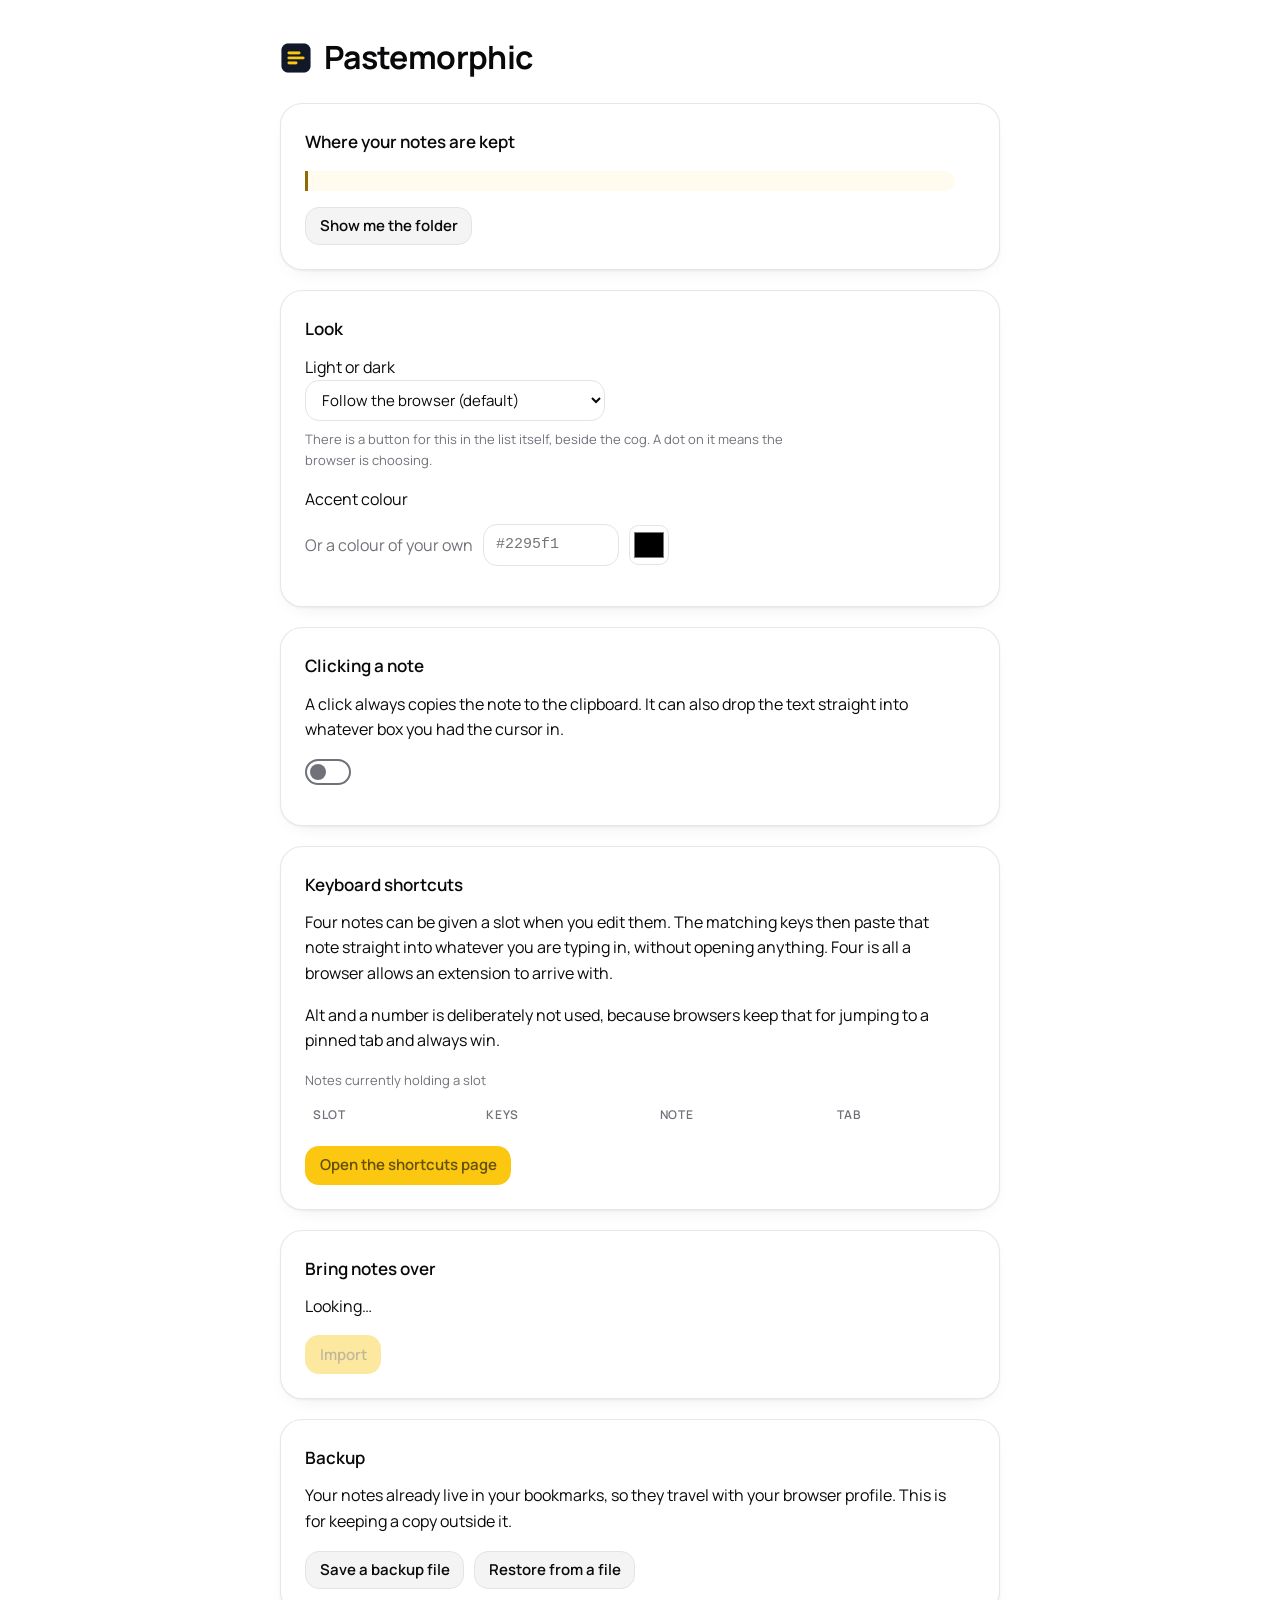
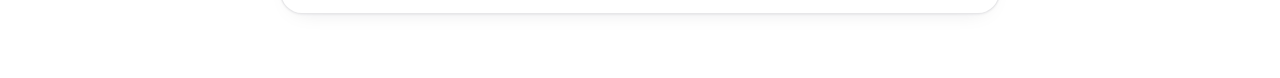
==== chrome/options.html @ 624278c0 "Lightmorphic Paste 1.0.0 A browser extension that keeps short pieces of text you paste often and put" ====
<!doctype html>
<html lang="en">
  <head>
    <meta charset="utf-8" />
    <title>Pastemorphic settings</title>
    <link rel="stylesheet" href="style.css" />
  </head>
  <body class="options">
    <div class="wrap">
      <h1><img class="logo" src="icons/icon-48.png" alt="" width="32" height="32" />Pastemorphic</h1>

      <section class="panel">
        <h2>Where your notes are kept</h2>
        <p id="whereHint"></p>
        <p class="warn" id="whereWarning"></p>
        <p class="field"><strong id="wherePath"></strong></p>
        <div class="actions">
          <button class="btn" id="btnOpenFolder">Show me the folder</button>
          <span class="note-msg" id="folderMsg"></span>
        </div>
      </section>

      <section class="panel">
        <h2>Look</h2>
        <div class="field">
          <label for="theme">Light or dark</label>
          <select class="input" id="theme" style="max-width:300px">
            <option value="system">Follow the browser (default)</option>
            <option value="light">Always light</option>
            <option value="dark">Always dark</option>
          </select>
          <p class="hint" style="margin-top:0.5rem">There is a button for this in the
            list itself, beside the cog. A dot on it means the browser is choosing.</p>
        </div>
        <div class="field">
          <label>Accent colour</label>
          <div class="swatches" id="swatches"></div>
          <div class="custom-accent">
            <label for="accentHex">Or a colour of your own</label>
            <input class="input" id="accentHex" placeholder="#2295f1" spellcheck="false"
              autocomplete="off" maxlength="7" />
            <input type="color" id="accentPick" aria-label="Pick a colour" />
          </div>
          <span class="note-msg" id="accentMsg"></span>
        </div>
      </section>

      <section class="panel">
        <h2>Clicking a note</h2>
        <p>A click always copies the note to the clipboard. It can also drop the text
          straight into whatever box you had the cursor in.</p>
        <div class="toggle-row">
          <button class="toggle" id="clickPastes" type="button" role="switch"
            aria-checked="false"><span class="knob"></span></button>
          <label for="clickPastes" id="clickPastesLabel"></label>
        </div>
        <p class="hint" id="clickPastesHint"></p>
      </section>

      <section class="panel">
        <h2>Keyboard shortcuts</h2>
        <p>Four notes can be given a slot when you edit them. The matching keys then
          paste that note straight into whatever you are typing in, without opening
          anything. Four is all a browser allows an extension to arrive with.</p>
        <p>Alt and a number is deliberately not used, because browsers keep that for
          jumping to a pinned tab and always win.</p>
        <p id="slotSetupHint"></p>
        <table>
          <caption>Notes currently holding a slot</caption>
          <thead>
            <tr><th scope="col">Slot</th><th scope="col">Keys</th><th scope="col">Note</th><th scope="col">Tab</th></tr>
          </thead>
          <tbody id="slotRows"></tbody>
        </table>
        <div class="actions" style="margin-top:1rem">
          <button class="btn primary" id="btnShortcuts">Open the shortcuts page</button>
          <span class="hint" id="shortcutHint"></span>
        </div>
      </section>

      <section class="panel">
        <h2>Bring notes over</h2>
        <p id="importState">Looking…</p>
        <div class="actions">
          <button class="btn primary" id="btnImport" disabled>Import</button>
          <span class="note-msg" id="importMsg"></span>
        </div>
      </section>

      <section class="panel">
        <h2>Backup</h2>
        <p>Your notes already live in your bookmarks, so they travel with your browser
          profile. This is for keeping a copy outside it.</p>
        <div class="actions">
          <button class="btn" id="btnExport">Save a backup file</button>
          <button class="btn" id="btnPickFile">Restore from a file</button>
          <input type="file" id="file" accept="application/json,.json" hidden />
          <span class="note-msg" id="backupMsg"></span>
        </div>
      </section>
    </div>

    <script src="lib/store.js"></script>
    <script src="options.js"></script>
  </body>
</html>
---- chrome/style.css ----
@font-face {
  font-family: 'Manrope';
  src: url('fonts/Manrope.woff2') format('woff2');
  font-weight: 200 800;
  font-display: swap;
}

:root {
  color-scheme: light dark;
  --bg: #ffffff;  --fg: #09090b;
  --panel: #ffffff;  --panel-border: rgba(24, 24, 40, 0.10);
  --border: #e4e4e7;  --muted: #f4f4f5;  --muted-fg: #71717a;
  --shadow-panel: 0 1px 2px rgba(24,24,40,.05), 0 8px 24px -16px rgba(24,24,40,.18);

  --brand-navy: #111827;
  --link: #1b74bc;
  --danger: #cc372d;   --danger-bg: #fef2f1;
  --success: #38813a;  --success-bg: #f2f9f3;
  --warning: #8f6c03;  --warning-bg: #fffbee;
  --info: #1b74bc;     --info-bg: #f0f8fe;

  --radius: 0.875rem;
  --panel-radius: 1.375rem;

  --on-accent: #645007;
  --accent: var(--accent-light, #fbc711);
  --accent-hover: var(--accent-hover-light, #ddaf0f);
  --accent-container: var(--accent-container-light, #fff8e2);
  --on-accent-container: var(--on-accent-container-light, #5f4c06);
}

@media (prefers-color-scheme: dark) {
  :root:not([data-theme="light"]) {
    --bg: #09090b;  --fg: #fafafa;
    --panel: #1b1d29;  --panel-border: rgba(255,255,255,.09);
    --border: #27272a;  --muted: #1c1c1f;  --muted-fg: #a1a1aa;
    --shadow-panel: 0 1px 2px rgba(0,0,0,.35), 0 8px 24px -16px rgba(0,0,0,.6);
    --link: #2295f1;
    --danger: #f34236;   --danger-bg: #350f0c;
    --success: #4bae4f;  --success-bg: #102611;
    --warning: #ffc006;  --warning-bg: #382a01;
    --info: #2295f1;     --info-bg: #072135;
    --accent: var(--accent-dark, #fbc711);
    --accent-hover: var(--accent-hover-dark, #ddaf0f);
    --accent-container: var(--accent-container-dark, #4b3c05);
    --on-accent-container: var(--on-accent-container-dark, #fde694);
  }
}

:root[data-theme="dark"] {
  --bg: #09090b;  --fg: #fafafa;
  --panel: #1b1d29;  --panel-border: rgba(255,255,255,.09);
  --border: #27272a;  --muted: #1c1c1f;  --muted-fg: #a1a1aa;
  --shadow-panel: 0 1px 2px rgba(0,0,0,.35), 0 8px 24px -16px rgba(0,0,0,.6);
  --link: #2295f1;
  --danger: #f34236;   --danger-bg: #350f0c;
  --success: #4bae4f;  --success-bg: #102611;
  --warning: #ffc006;  --warning-bg: #382a01;
  --info: #2295f1;     --info-bg: #072135;
  --accent: var(--accent-dark, #fbc711);
  --accent-hover: var(--accent-hover-dark, #ddaf0f);
  --accent-container: var(--accent-container-dark, #4b3c05);
  --on-accent-container: var(--on-accent-container-dark, #fde694);
}

/* ---- the eleven named accents; brand yellow is the default above, and a
       colour of your own is applied as inline variables ------------------ */

:root[data-accent="red"] {
  --accent-light: #f34236; --accent-hover-light: #d63a30;
  --accent-container-light: #fee8e7; --on-accent-container-light: #5c1915;
  --accent-dark: #f34236; --accent-hover-dark: #f4594e;
  --accent-container-dark: #491410; --on-accent-container-dark: #faaaa5;
  --on-accent: #350f0c;
}
:root[data-accent="pink"] {
  --accent-light: #e8207e; --accent-hover-light: #cc1c6f;
  --accent-container-light: #fce4f0; --on-accent-container-light: #580c30;
  --accent-dark: #e8207e; --accent-hover-dark: #eb3b8d;
  --accent-container-dark: #460a26; --on-accent-container-dark: #f59bc5;
  --on-accent: #1e0410;
}
:root[data-accent="purple"] {
  --accent-light: #9b26ae; --accent-hover-light: #882199;
  --accent-container-light: #f3e5f5; --on-accent-container-light: #3b0e42;
  --accent-dark: #b763c5; --accent-hover-dark: #c076cc;
  --accent-container-dark: #46114e; --on-accent-container-dark: #d29ddb;
  --on-accent: #ffffff;
}
:root[data-accent="indigo"] {
  --accent-light: #3d51b4; --accent-hover-light: #36479e;
  --accent-container-light: #e8eaf6; --on-accent-container-light: #171f44;
  --accent-dark: #7382c9; --accent-hover-dark: #8491cf;
  --accent-container-dark: #1b2451; --on-accent-container-dark: #a8b1dd;
  --on-accent: #ffffff;
}
:root[data-accent="blue"] {
  --accent-light: #2295f1; --accent-hover-light: #1e83d4;
  --accent-container-light: #e4f2fd; --on-accent-container-light: #0d395c;
  --accent-dark: #2295f1; --accent-hover-dark: #3da2f3;
  --accent-container-dark: #0a2d48; --on-accent-container-dark: #9ccff9;
  --on-accent: #0a2a43;
}
:root[data-accent="cyan"] {
  --accent-light: #00bcd3; --accent-hover-light: #00a5ba;
  --accent-container-light: #e0f7fa; --on-accent-container-light: #004750;
  --accent-dark: #00bcd3; --accent-hover-dark: #00a9be;
  --accent-container-dark: #00383f; --on-accent-container-dark: #8ce1eb;
  --on-accent: #00464e;
}
:root[data-accent="teal"] {
  --accent-light: #019587; --accent-hover-light: #018377;
  --accent-container-light: #e1f2f1; --on-accent-container-light: #003933;
  --accent-dark: #019587; --accent-hover-dark: #1fa295;
  --accent-container-dark: #002d29; --on-accent-container-dark: #8dcfc9;
  --on-accent: #00211e;
}
:root[data-accent="green"] {
  --accent-light: #4bae4f; --accent-hover-light: #429946;
  --accent-container-light: #e9f5ea; --on-accent-container-light: #1c421e;
  --accent-dark: #4bae4f; --accent-hover-dark: #61b864;
  --accent-container-dark: #173418; --on-accent-container-dark: #aedbb0;
  --on-accent: #173618;
}
:root[data-accent="orange"] {
  --accent-light: #fe9700; --accent-hover-light: #e08500;
  --accent-container-light: #fff3e0; --on-accent-container-light: #613900;
  --accent-dark: #fe9700; --accent-hover-dark: #e58800;
  --accent-container-dark: #4c2d00; --on-accent-container-dark: #ffd08c;
  --on-accent: #5e3800;
}
:root[data-accent="brown"] {
  --accent-light: #795649; --accent-hover-light: #6a4c40;
  --accent-container-light: #efebe9; --on-accent-container-light: #2e211c;
  --accent-dark: #9f857c; --accent-hover-dark: #aa948c;
  --accent-container-dark: #362721; --on-accent-container-dark: #c3b3ad;
  --on-accent: #ffffff;
}
:root[data-accent="grey"] {
  --accent-light: #9e9d9e; --accent-hover-light: #8b8a8b;
  --accent-container-light: #f3f3f3; --on-accent-container-light: #3c3c3c;
  --accent-dark: #9e9d9e; --accent-hover-dark: #aaa9aa;
  --accent-container-dark: #2f2f2f; --on-accent-container-dark: #d3d3d3;
  --on-accent: #363536;
}

/* ---- shared ------------------------------------------------------------- */

* { box-sizing: border-box; }

body {
  margin: 0;
  background: var(--bg);
  color: var(--fg);
  font-family: 'Manrope', system-ui, -apple-system, sans-serif;
  font-size: 1rem;
  line-height: 1.6;
}

button, input, select, textarea {
  font: inherit;
  color: inherit;
}

button { cursor: pointer; }

:where(button, input, select, textarea, [tabindex]):focus-visible {
  outline: 2px solid var(--accent);
  outline-offset: 2px;
}

.btn {
  border: 1px solid var(--border);
  background: var(--muted);
  border-radius: var(--radius);
  padding: 0.4rem 0.85rem;
  font-size: 0.9375rem;
  font-weight: 600;
}
.btn:hover { border-color: var(--muted-fg); }

.btn.primary {
  background: var(--accent);
  color: var(--on-accent);
  border-color: transparent;
}
.btn.primary:hover { background: var(--accent-hover); }

.btn.danger { color: var(--danger); border-color: var(--danger); background: var(--danger-bg); }
.btn.armed { background: var(--danger); color: #fff; border-color: var(--danger); }

.input {
  display: block;
  width: 100%;
  background: var(--panel);
  border: 1px solid var(--border);
  border-radius: var(--radius);
  padding: 0.5rem 0.75rem;
  font-size: 0.9375rem;
}

.icon-btn {
  display: grid;
  place-items: center;
  width: 30px;
  height: 30px;
  padding: 0;
  border: none;
  border-radius: 9px;
  background: transparent;
  color: var(--muted-fg);
  flex: none;
}
.icon-btn:hover { background: var(--muted); color: var(--fg); }
.icon-btn svg { width: 17px; height: 17px; display: block; }
.icon-btn.armed { background: var(--danger); color: #fff; }

.hint { font-size: 0.8125rem; color: var(--muted-fg); }

/* ---- popup -------------------------------------------------------------- */

body.popup { width: 400px; height: 540px; display: flex; flex-direction: column; position: relative; }

.bar {
  display: flex;
  align-items: center;
  gap: 6px;
  padding: 10px 10px 8px;
  border-bottom: 1px solid var(--border);
  flex: none;
}

/* Tabs wrap onto as many lines as they need rather than scrolling sideways.
   A sideways strip needs a gesture most people never find, and a tab pushed off
   the left edge may as well not exist. */
.tabs {
  display: flex;
  flex-wrap: wrap;
  gap: 4px;
  max-height: 4.05rem;          /* exactly two rows of tabs, never a third */
  overflow-y: auto;
  scrollbar-width: thin;
  flex: 1 1 auto;
  min-width: 0;
}

.tab {
  flex: none;
  border: 1px solid transparent;
  background: transparent;
  color: var(--muted-fg);
  border-radius: 999px;
  padding: 3px 11px;
  font-size: 0.875rem;
  font-weight: 600;
  white-space: nowrap;
}
.tab:hover { background: var(--muted); color: var(--fg); }
.tab[aria-selected="true"] {
  background: var(--accent-container);
  color: var(--on-accent-container);
  border-color: var(--accent);
}

.searchwrap { padding: 8px 12px 0; flex: none; }

.list {
  flex: 1 1 auto;
  overflow-y: auto;
  padding: 8px 10px 10px;
  display: flex;
  flex-direction: column;
  gap: 4px;
}

.note {
  display: flex;
  align-items: stretch;
  gap: 2px;
  border: 1px solid transparent;
  border-radius: var(--radius);
  background: var(--panel);
}
.note:hover { border-color: var(--panel-border); background: var(--muted); }
.note.dragging { opacity: 0.4; }
.note.dropbefore { box-shadow: 0 -2px 0 0 var(--accent); }
.note.dropafter { box-shadow: 0 2px 0 0 var(--accent); }

.grip {
  width: 16px;
  display: grid;
  place-items: center;
  color: transparent;
  cursor: grab;
  flex: none;
}
.note:hover .grip { color: var(--muted-fg); }

.note-main {
  flex: 1 1 auto;
  min-width: 0;
  text-align: left;
  background: none;
  border: none;
  padding: 8px 4px;
  display: block;
}
.note-title {
  display: block;
  font-size: 0.9375rem;
  font-weight: 600;
  white-space: nowrap;
  overflow: hidden;
  text-overflow: ellipsis;
}
.note-preview {
  display: block;
  font-size: 0.8125rem;
  color: var(--muted-fg);
  white-space: nowrap;
  overflow: hidden;
  text-overflow: ellipsis;
  line-height: 1.35;
}

.slot {
  align-self: center;
  flex: none;
  font-size: 0.6875rem;
  font-weight: 700;
  letter-spacing: 0.02em;
  padding: 1px 7px;
  border-radius: 999px;
  background: var(--accent-container);
  color: var(--on-accent-container);
}

.acts { display: flex; align-items: center; gap: 0; flex: none; visibility: hidden; }
.note:hover .acts, .note:focus-within .acts { visibility: visible; }

.empty {
  margin: auto;
  text-align: center;
  color: var(--muted-fg);
  font-size: 0.9375rem;
  padding: 0 24px;
}

footer.bar {
  border-bottom: none;
  border-top: 1px solid var(--border);
  padding: 8px 10px;
}
/* Messages float over the bottom of the list now that there is no footer. */
.toast {
  /* left/right rather than a 50% offset, or the box can only use the half of
     the window to the right of its own left edge and wraps far too early */
  position: absolute;
  left: 12px;
  right: 12px;
  bottom: 12px;
  margin: 0 auto;
  width: fit-content;
  max-width: 100%;
  text-align: center;
  z-index: 4;
  padding: 0.4rem 0.8rem;
  border-radius: 999px;
  background: var(--fg);
  color: var(--bg);
  font-size: 0.8125rem;
  font-weight: 600;
  box-shadow: var(--shadow-panel);
  pointer-events: none;
}
.toast[hidden] { display: none; }
.toast.good { background: var(--success); color: #fff; }

/* the one filled, coloured button: adding a note */
.round-btn {
  flex: none;
  width: 30px;
  height: 30px;
  padding: 0;
  border: none;
  border-radius: 50%;
  background: var(--accent);
  color: var(--on-accent);
  cursor: pointer;
  display: grid;
  place-items: center;
}
.round-btn:hover { background: var(--accent-hover); }
.round-btn svg { width: 17px; height: 17px; display: block; }
.round-btn:focus-visible { outline: 2px solid var(--fg); outline-offset: 2px; }

/* ---- editor sheet ------------------------------------------------------- */

.sheet {
  position: absolute;
  inset: 0;
  background: var(--bg);
  display: flex;
  flex-direction: column;
  padding: 12px;
  gap: 10px;
}
.sheet[hidden] { display: none; }
.sheet h2 { margin: 0; font-size: 1.0625rem; font-weight: 600; }
.sheet label { font-size: 0.9375rem; font-weight: 600; display: block; margin-bottom: 4px; }
.sheet textarea { flex: 1 1 auto; min-height: 140px; resize: none; line-height: 1.5; }
.row { display: flex; gap: 10px; }
.row > * { flex: 1 1 0; min-width: 0; }
.sheet-actions { display: flex; gap: 8px; align-items: center; }
/* pushes whatever follows it over to the right, wherever it is used */
.spacer { flex: 1 1 auto; }

/* ---- options page ------------------------------------------------------- */

body.options { padding: 32px 20px 64px; }
.wrap { max-width: 720px; margin: 0 auto; display: flex; flex-direction: column; gap: 20px; }
h1 {
  font-size: 2rem;
  font-weight: 700;
  letter-spacing: -0.02em;
  margin: 0;
  display: flex;
  align-items: center;
  gap: 12px;
}
/* scoped to the heading so it wins wherever .logo lands in this file */
h1 .logo { width: 32px; height: 32px; margin-right: 0; }
.panel {
  background: var(--panel);
  border: 1px solid var(--panel-border);
  border-radius: var(--panel-radius);
  box-shadow: var(--shadow-panel);
  padding: 1.5rem;
}
.panel h2 { font-size: 1.0625rem; font-weight: 600; margin: 0 0 0.75rem; }
.panel p { margin: 0 0 1rem; max-width: 65ch; }

.swatches { display: flex; flex-wrap: wrap; gap: 8px; }
.swatch {
  width: 34px; height: 34px; border-radius: 10px;
  border: 2px solid transparent; padding: 0;
  position: relative;
}
.swatch[aria-pressed="true"] { border-color: var(--fg); }
.swatch span {
  position: absolute; inset: 0; display: grid; place-items: center;
  color: #fff; font-weight: 800; font-size: 0.9rem;
  text-shadow: 0 0 3px rgba(0,0,0,.6);
}
.swatch[aria-pressed="false"] span { display: none; }

.field { margin-bottom: 1rem; }
.actions { display: flex; gap: 10px; flex-wrap: wrap; align-items: center; }
.note-msg { font-size: 0.9375rem; }
.note-msg.good { color: var(--success); }
.note-msg.bad { color: var(--danger); }

table { width: 100%; border-collapse: collapse; font-size: 0.9375rem; }
caption { text-align: left; font-size: 0.8125rem; color: var(--muted-fg); margin-bottom: 0.5rem; }
th { text-align: left; font-size: 0.75rem; font-weight: 600; text-transform: uppercase; letter-spacing: 0.05em; color: var(--muted-fg); padding: 6px 8px; }
td { padding: 6px 8px; border-top: 1px solid var(--border); }

body.popup { position: relative; }

/* a slot whose keys the browser has not been given yet */
.slot.unset {
  background: transparent;
  color: var(--muted-fg);
  border: 1px dashed var(--border);
  padding: 0 6px;
}

/* the light/dark button, when the browser is the one choosing */
#btnTheme { position: relative; }
#btnTheme.auto::after {
  content: '';
  position: absolute;
  right: 4px;
  bottom: 4px;
  width: 5px;
  height: 5px;
  border-radius: 50%;
  background: var(--accent);
}

/* tab strip: scrolls when there are more than fit, with a fade at whichever
   end still has tabs beyond it */
.tabwrap {
  position: relative;
  flex: 1 1 auto;
  min-width: 0;
}
.tabwrap::before,
.tabwrap::after {
  content: '';
  position: absolute;
  left: 0;
  right: 0;
  height: 18px;
  pointer-events: none;
  opacity: 0;
  transition: opacity 0.15s;
}
.tabwrap::before {
  top: 0;
  background: linear-gradient(to bottom, var(--bg), transparent);
}
.tabwrap::after {
  bottom: 0;
  background: linear-gradient(to top, var(--bg), transparent);
}
.tabwrap.more-above::before,
.tabwrap.more-below::after { opacity: 1; }

/* Seven letters is the cap, and 100px holds seven of almost any letter. Three
   of these fit across the strip, so two rows hold the six tabs allowed. Wider
   names from an older version are trimmed with an ellipsis. */
.tab {
  max-width: 100px;
  overflow: hidden;
  text-overflow: ellipsis;
}

/* the line between the two groups of buttons in the header */
.divider {
  flex: none;
  width: 1px;
  height: 20px;
  margin: 0 3px;
  background: var(--border);
}
.icon-btn:disabled { opacity: 0.35; cursor: default; }

/* two rows: the app and its settings above, the tabs on their own line, so a
   handful of tabs is readable rather than a 200px smear */
.bar-top { padding-bottom: 6px; border-bottom: none; }
.bar-tabs { padding-top: 0; padding-bottom: 6px; align-items: flex-start; }

.logo {
  flex: none;
  width: 20px;
  height: 20px;
  display: block;
  margin-right: -2px;
}

.wordmark {
  font-weight: 700;
  font-size: 0.9375rem;
  letter-spacing: -0.01em;
  color: var(--fg);
}
.btn:disabled { opacity: 0.4; cursor: default; }

/* a colour of your own, beside the twelve */
.custom-accent {
  display: flex;
  align-items: center;
  gap: 10px;
  margin-top: 0.75rem;
  flex-wrap: wrap;
}
.custom-accent label {
  font-weight: 400;
  color: var(--muted-fg);
  margin: 0;
}
.custom-accent .input {
  width: 8.5rem;
  font-family: ui-monospace, SFMono-Regular, Menlo, monospace;
}
#accentPick {
  width: 2.5rem;
  height: 2.5rem;
  padding: 2px;
  border: 1px solid var(--border);
  border-radius: 0.6rem;
  background: var(--panel);
  cursor: pointer;
}

/* the custom swatch is empty until a colour is set, so show it as an outline */
.swatch-custom {
  border: 1px dashed var(--border);
  background-image:
    linear-gradient(45deg, var(--muted) 25%, transparent 25%, transparent 75%, var(--muted) 75%),
    linear-gradient(45deg, var(--muted) 25%, transparent 25%, transparent 75%, var(--muted) 75%);
  background-size: 10px 10px;
  background-position: 0 0, 5px 5px;
}

/* on/off switch, used for the copy-and-paste setting */
.toggle-row {
  display: flex;
  align-items: center;
  gap: 12px;
}
.toggle-row label {
  font-weight: 400;
  margin: 0;
  cursor: pointer;
}
/* Off, this has to read clearly against the panel behind it, so the outline and
   the knob both use the muted text colour rather than a panel-coloured fill. */
.toggle {
  flex: none;
  width: 46px;
  height: 26px;
  padding: 0;
  border: 2px solid var(--muted-fg);
  border-radius: 999px;
  background: transparent;
  cursor: pointer;
  position: relative;
  transition: background 0.15s, border-color 0.15s;
}
.toggle .knob {
  position: absolute;
  top: 3px;
  left: 3px;
  width: 16px;
  height: 16px;
  border-radius: 50%;
  background: var(--muted-fg);
  transition: transform 0.15s, background 0.15s;
}
.toggle:hover { border-color: var(--fg); }
.toggle:hover .knob { background: var(--fg); }
.toggle[aria-checked="true"] {
  background: var(--accent);
  /* a slightly darker rim, so a pale accent still has an edge on white */
  border-color: var(--accent-hover);
}
.toggle[aria-checked="true"] .knob {
  transform: translateX(20px);
  background: var(--on-accent);
}
.toggle:focus-visible { outline: 2px solid var(--accent); outline-offset: 2px; }

/* a delete that has been asked once: the bin becomes a tick and turns red */
.icon-btn.danger { color: var(--danger); }
.icon-btn.danger:hover { background: var(--danger-bg); color: var(--danger); }
.icon-btn.armed,
.icon-btn.danger.armed {
  background: var(--danger);
  color: #fff;
}
.danger-text { color: var(--danger); font-weight: 600; }

/* small popover for renaming or deleting a tab, instead of a whole screen */
.popover-back {
  position: absolute;
  inset: 0;
  z-index: 5;
}
.popover-back[hidden] { display: none; }

.popover {
  position: absolute;
  z-index: 6;
  width: 244px;
  background: var(--panel);
  border: 1px solid var(--panel-border);
  border-radius: var(--radius);
  box-shadow: var(--shadow-panel);
  padding: 12px;
  display: flex;
  flex-direction: column;
  gap: 10px;
}
.popover[hidden] { display: none; }
.popover label { font-size: 0.875rem; font-weight: 600; display: block; }
.popover-row { display: flex; gap: 8px; align-items: center; }
.popover-row .input { flex: 1 1 auto; }
.icon-btn.ok { color: var(--on-accent); background: var(--accent); }
.icon-btn.ok:hover { background: var(--accent-hover); color: var(--on-accent); }

/* dragging a tab into a new position */
.tab.dragging { opacity: 0.4; }

/* the grip is the handle for dragging a note into a new position */
.grip.draghandle { cursor: grab; touch-action: none; }
.grip.draghandle:active { cursor: grabbing; }
.tab { touch-action: none; }
.note.dragging { opacity: 0.4; }

/* where the dragged thing will land: a plain line in the gap, in the text
   colour rather than the accent, so it reads as an insertion point */
.dropline {
  position: absolute;
  background: var(--fg);
  border-radius: 1px;
  pointer-events: none;
  z-index: 2;
}
.dropline[hidden] { display: none; }

.tabs { position: relative; }
.list { position: relative; }

/* the one-off notice shown on first use */
.sheet.notice { z-index: 8; gap: 12px; }
.sheet.notice p { margin: 0; font-size: 0.9375rem; line-height: 1.5; }
.sheet.notice strong { color: var(--fg); }

/* the standing reminder about bookmarks being readable */
.warn {
  border-left: 3px solid var(--warning);
  background: var(--warning-bg);
  padding: 0.6rem 0.8rem;
  border-radius: 0 var(--radius) var(--radius) 0;
}
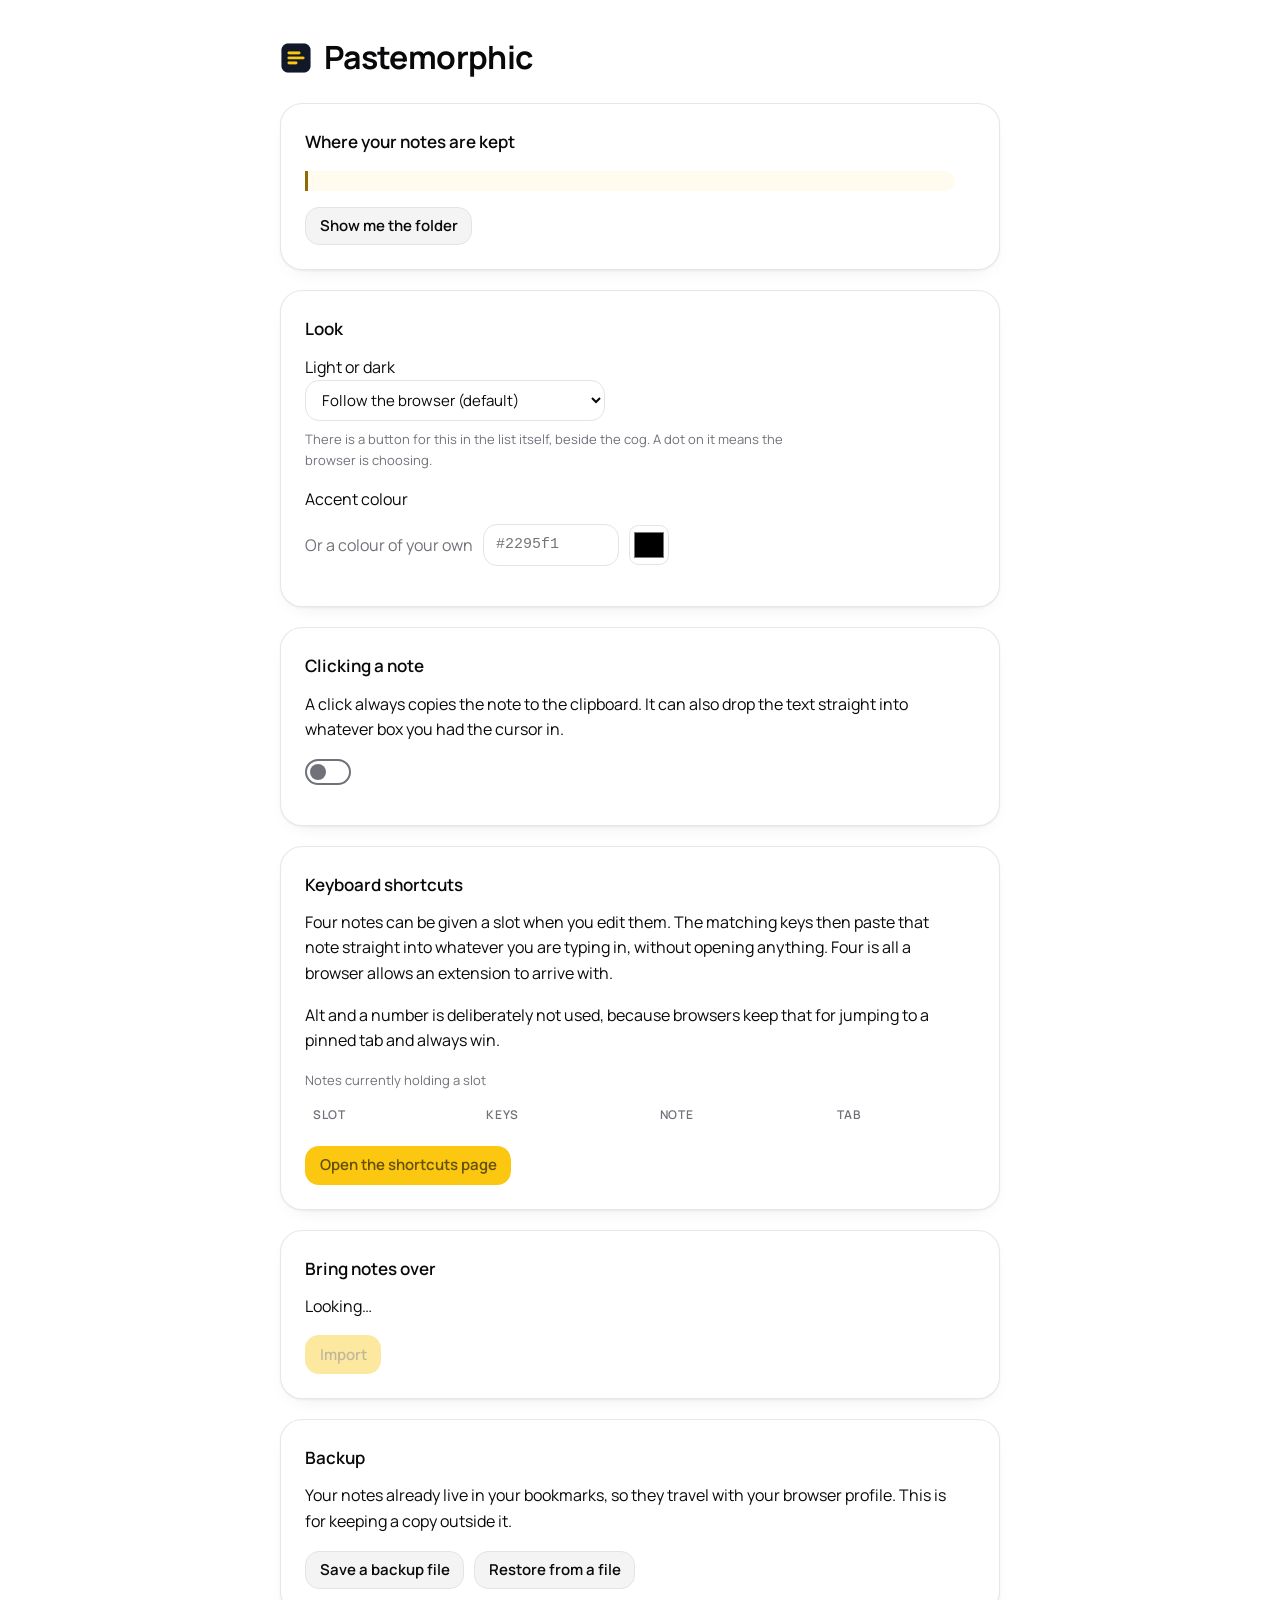
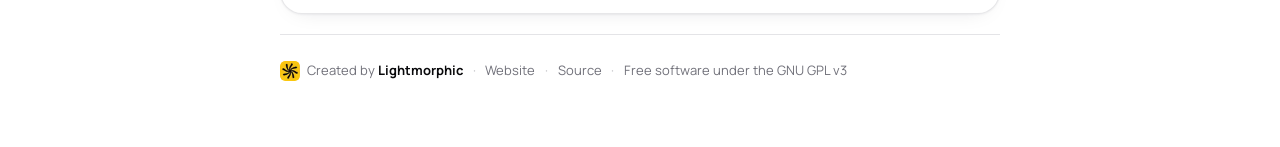
==== commit c4f20bb3: "Credit Lightmorphic at the foot of the settings page The mark, "Created by Lightmorphic" linking to " ====
--- a/chrome/options.html
+++ b/chrome/options.html
@@ -98,6 +98,19 @@
           <span class="note-msg" id="backupMsg"></span>
         </div>
       </section>
+
+      <footer class="made-by">
+        <a href="https://lightmorphic.com/" target="_blank" rel="noopener noreferrer">
+          <img src="icons/lightmorphic-64.png" alt="" width="20" height="20" />
+          <span>Created by <strong>Lightmorphic</strong></span>
+        </a>
+        <span class="made-by-sep">·</span>
+        <a href="https://pastemorphic.lightmorphic.com/" target="_blank" rel="noopener noreferrer">Website</a>
+        <span class="made-by-sep">·</span>
+        <a href="https://github.com/lightmorphic/pastemorphic" target="_blank" rel="noopener noreferrer">Source</a>
+        <span class="made-by-sep">·</span>
+        <span>Free software under the GNU GPL v3</span>
+      </footer>
     </div>
 
     <script src="lib/store.js"></script>
--- a/chrome/style.css
+++ b/chrome/style.css
@@ -1,3 +1,4 @@
+/* SPDX-License-Identifier: GPL-3.0-or-later */
 @font-face {
   font-family: 'Manrope';
   src: url('fonts/Manrope.woff2') format('woff2');
@@ -21,6 +22,9 @@
 
   --radius: 0.875rem;
   --panel-radius: 1.375rem;
+
+  --scroll: rgba(24, 24, 40, 0.22);
+  --scroll-over: rgba(24, 24, 40, 0.42);
 
   --on-accent: #645007;
   --accent: var(--accent-light, #fbc711);
@@ -36,6 +40,8 @@
     --border: #27272a;  --muted: #1c1c1f;  --muted-fg: #a1a1aa;
     --shadow-panel: 0 1px 2px rgba(0,0,0,.35), 0 8px 24px -16px rgba(0,0,0,.6);
     --link: #2295f1;
+    --scroll: rgba(255, 255, 255, 0.20);
+    --scroll-over: rgba(255, 255, 255, 0.38);
     --danger: #f34236;   --danger-bg: #350f0c;
     --success: #4bae4f;  --success-bg: #102611;
     --warning: #ffc006;  --warning-bg: #382a01;
@@ -61,6 +67,8 @@
   --accent-hover: var(--accent-hover-dark, #ddaf0f);
   --accent-container: var(--accent-container-dark, #4b3c05);
   --on-accent-container: var(--on-accent-container-dark, #fde694);
+  --scroll: rgba(255, 255, 255, 0.20);
+  --scroll-over: rgba(255, 255, 255, 0.38);
 }
 
 /* ---- the eleven named accents; brand yellow is the default above, and a
@@ -239,7 +247,6 @@
   gap: 4px;
   max-height: 4.05rem;          /* exactly two rows of tabs, never a third */
   overflow-y: auto;
-  scrollbar-width: thin;
   flex: 1 1 auto;
   min-width: 0;
 }
@@ -715,3 +722,66 @@
   padding: 0.6rem 0.8rem;
   border-radius: 0 var(--radius) var(--radius) 0;
 }
+
+
+/* ---- scrollbars --------------------------------------------------------- */
+
+/* Thin, no track, a rounded thumb held away from the edge so it reads as an
+   overlay rather than a gutter carved out of the panel. */
+* {
+  scrollbar-width: thin;
+  scrollbar-color: var(--scroll) transparent;
+}
+
+::-webkit-scrollbar {
+  width: 11px;
+  height: 11px;
+}
+::-webkit-scrollbar-track,
+::-webkit-scrollbar-corner {
+  background: transparent;
+}
+::-webkit-scrollbar-thumb {
+  background-color: var(--scroll);
+  border-radius: 999px;
+  /* a transparent border with background-clip is the only way to inset the
+     thumb; without it the bar touches both edges and looks like a trench */
+  border: 3px solid transparent;
+  background-clip: content-box;
+}
+::-webkit-scrollbar-thumb:hover {
+  background-color: var(--scroll-over);
+}
+::-webkit-scrollbar-button { display: none; }
+
+/* ---- who made it -------------------------------------------------------- */
+
+/* A quiet credit at the foot of the settings page. The mark is a bundled file,
+   never fetched from a server — the extension makes no network requests and
+   that must stay true. */
+.made-by {
+  display: flex;
+  align-items: center;
+  gap: 0.6rem;
+  flex-wrap: wrap;
+  padding-top: 1.4rem;
+  border-top: 1px solid var(--border);
+  font-size: 0.8125rem;
+  color: var(--muted-fg);
+}
+.made-by a {
+  display: inline-flex;
+  align-items: center;
+  gap: 0.45rem;
+  color: var(--muted-fg);
+  text-decoration: none;
+  border-radius: 6px;
+  padding: 0.15rem 0.3rem;
+  margin: 0 -0.3rem;
+  transition: color 0.14s ease, background-color 0.14s ease;
+}
+.made-by a:hover { color: var(--fg); background: var(--muted); }
+.made-by a:focus-visible { outline: 2px solid var(--accent); outline-offset: 2px; }
+.made-by img { border-radius: 5px; display: block; }
+.made-by strong { color: var(--fg); font-weight: 700; }
+.made-by-sep { opacity: 0.45; }
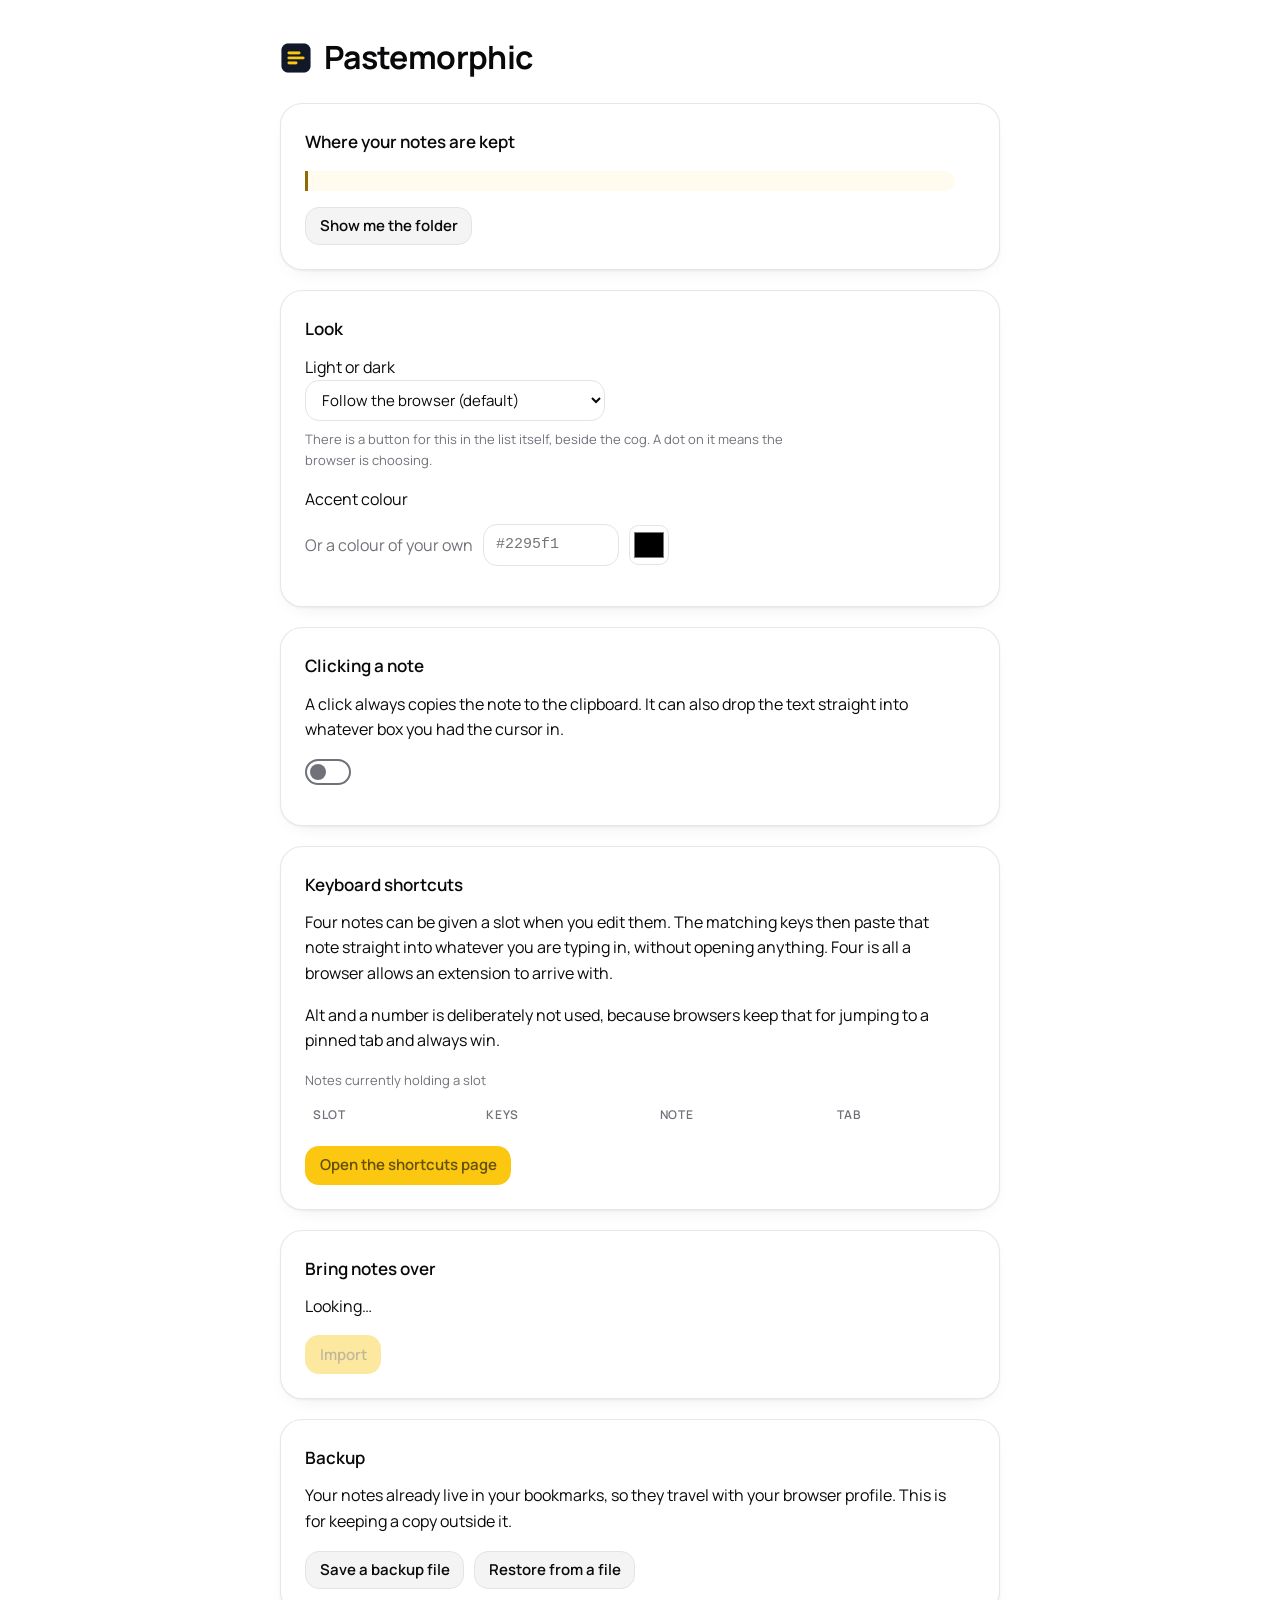
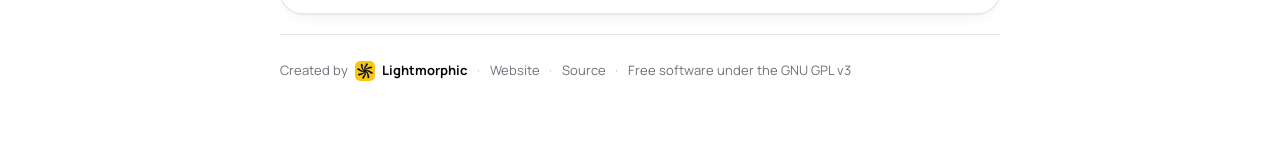
==== commit 52a8e2a7: "Credit reads "Created by [mark] Lightmorphic", and appears in the popup too The mark now sits betwee" ====
--- a/chrome/options.html
+++ b/chrome/options.html
@@ -101,8 +101,9 @@
 
       <footer class="made-by">
         <a href="https://lightmorphic.com/" target="_blank" rel="noopener noreferrer">
+          <span>Created by</span>
           <img src="icons/lightmorphic-64.png" alt="" width="20" height="20" />
-          <span>Created by <strong>Lightmorphic</strong></span>
+          <strong>Lightmorphic</strong>
         </a>
         <span class="made-by-sep">·</span>
         <a href="https://pastemorphic.lightmorphic.com/" target="_blank" rel="noopener noreferrer">Website</a>
--- a/chrome/style.css
+++ b/chrome/style.css
@@ -365,7 +365,7 @@
   position: absolute;
   left: 12px;
   right: 12px;
-  bottom: 12px;
+  bottom: 38px;                 /* clear of the credit row */
   margin: 0 auto;
   width: fit-content;
   max-width: 100%;
@@ -785,3 +785,28 @@
 .made-by img { border-radius: 5px; display: block; }
 .made-by strong { color: var(--fg); font-weight: 700; }
 .made-by-sep { opacity: 0.45; }
+
+/* the same credit in the popup, tucked into the bottom right and kept slim
+   so it costs the list as little height as possible */
+.by {
+  flex: none;
+  display: flex;
+  justify-content: flex-end;
+  padding: 3px 10px 5px;
+  border-top: 1px solid var(--border);
+}
+.by a {
+  display: inline-flex;
+  align-items: center;
+  gap: 0.3rem;
+  font-size: 0.6875rem;
+  color: var(--muted-fg);
+  text-decoration: none;
+  padding: 2px 5px;
+  border-radius: 6px;
+  transition: color 0.14s ease, background-color 0.14s ease;
+}
+.by a:hover { color: var(--fg); background: var(--muted); }
+.by a:focus-visible { outline: 2px solid var(--accent); outline-offset: 1px; }
+.by img { border-radius: 4px; display: block; }
+.by strong { font-weight: 700; color: var(--fg); }
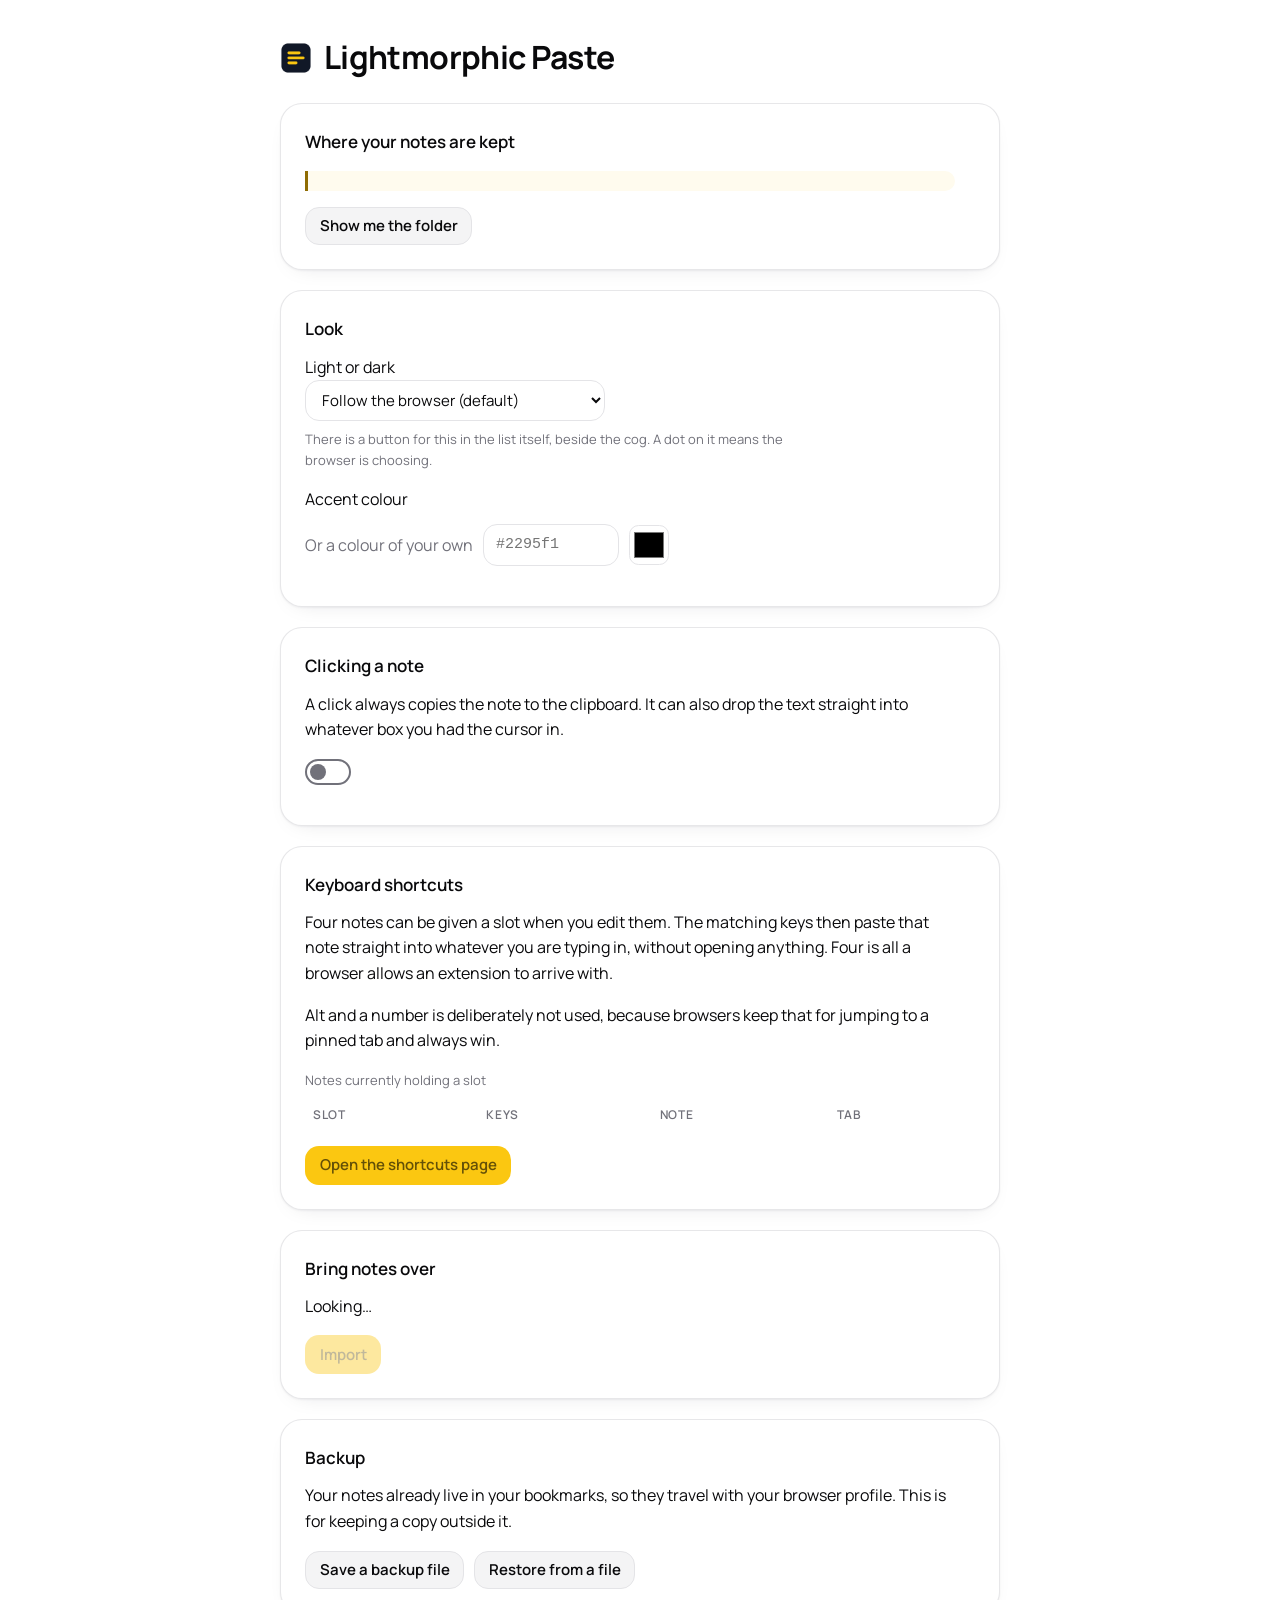
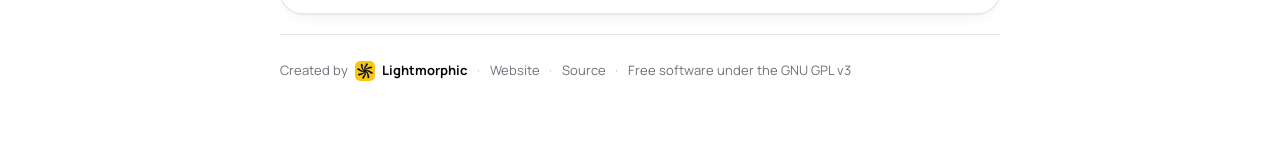
==== commit 12d82849: "Rebrand to Lightmorphic Paste The name is now Lightmorphic Paste. Everything now reads Lightmorphic " ====
--- a/chrome/options.html
+++ b/chrome/options.html
@@ -2,12 +2,12 @@
 <html lang="en">
   <head>
     <meta charset="utf-8" />
-    <title>Pastemorphic settings</title>
+    <title>Lightmorphic Paste settings</title>
     <link rel="stylesheet" href="style.css" />
   </head>
   <body class="options">
     <div class="wrap">
-      <h1><img class="logo" src="icons/icon-48.png" alt="" width="32" height="32" />Pastemorphic</h1>
+      <h1><img class="logo" src="icons/icon-48.png" alt="" width="32" height="32" />Lightmorphic Paste</h1>
 
       <section class="panel">
         <h2>Where your notes are kept</h2>
@@ -100,15 +100,18 @@
       </section>
 
       <footer class="made-by">
-        <a href="https://lightmorphic.com/" target="_blank" rel="noopener noreferrer">
+        <a href="https://lightmorphic.com/" target="_blank" rel="noopener noreferrer"
+           title="Visit lightmorphic.com">
           <span>Created by</span>
           <img src="icons/lightmorphic-64.png" alt="" width="20" height="20" />
           <strong>Lightmorphic</strong>
         </a>
         <span class="made-by-sep">·</span>
-        <a href="https://pastemorphic.lightmorphic.com/" target="_blank" rel="noopener noreferrer">Website</a>
+        <a href="https://paste.lightmorphic.com/" target="_blank" rel="noopener noreferrer"
+           title="Visit paste.lightmorphic.com">Website</a>
         <span class="made-by-sep">·</span>
-        <a href="https://github.com/lightmorphic/pastemorphic" target="_blank" rel="noopener noreferrer">Source</a>
+        <a href="https://github.com/lightmorphic/paste" target="_blank" rel="noopener noreferrer"
+           title="Read the code on GitHub">Source</a>
         <span class="made-by-sep">·</span>
         <span>Free software under the GNU GPL v3</span>
       </footer>
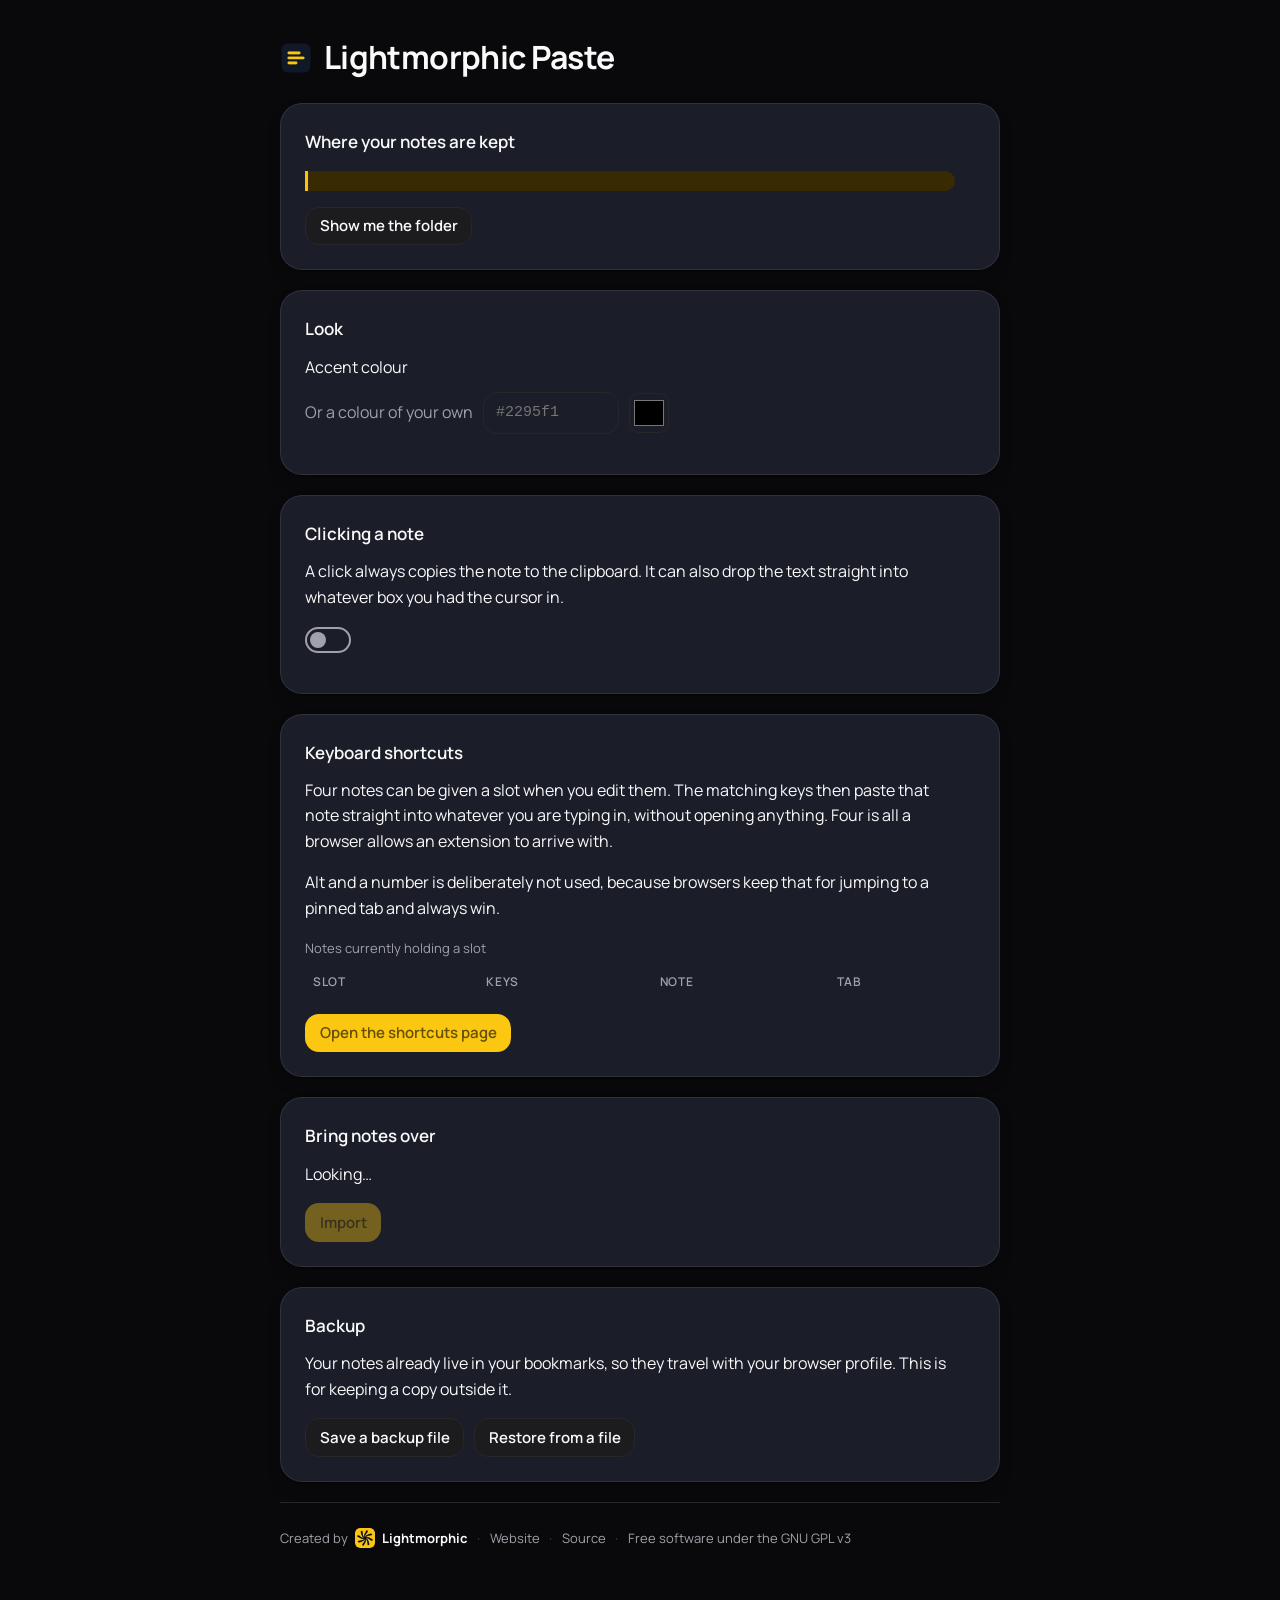
==== commit 3f93bb8f: "Dark only, everywhere, and the sub-footer in the given shape The site and the extension both had a l" ====
--- a/chrome/options.html
+++ b/chrome/options.html
@@ -22,16 +22,6 @@
 
       <section class="panel">
         <h2>Look</h2>
-        <div class="field">
-          <label for="theme">Light or dark</label>
-          <select class="input" id="theme" style="max-width:300px">
-            <option value="system">Follow the browser (default)</option>
-            <option value="light">Always light</option>
-            <option value="dark">Always dark</option>
-          </select>
-          <p class="hint" style="margin-top:0.5rem">There is a button for this in the
-            list itself, beside the cog. A dot on it means the browser is choosing.</p>
-        </div>
         <div class="field">
           <label>Accent colour</label>
           <div class="swatches" id="swatches"></div>
--- a/chrome/style.css
+++ b/chrome/style.css
@@ -7,146 +7,88 @@
 }
 
 :root {
-  color-scheme: light dark;
-  --bg: #ffffff;  --fg: #09090b;
-  --panel: #ffffff;  --panel-border: rgba(24, 24, 40, 0.10);
-  --border: #e4e4e7;  --muted: #f4f4f5;  --muted-fg: #71717a;
-  --shadow-panel: 0 1px 2px rgba(24,24,40,.05), 0 8px 24px -16px rgba(24,24,40,.18);
-
-  --brand-navy: #111827;
-  --link: #1b74bc;
-  --danger: #cc372d;   --danger-bg: #fef2f1;
-  --success: #38813a;  --success-bg: #f2f9f3;
-  --warning: #8f6c03;  --warning-bg: #fffbee;
-  --info: #1b74bc;     --info-bg: #f0f8fe;
-
-  --radius: 0.875rem;
-  --panel-radius: 1.375rem;
-
-  --scroll: rgba(24, 24, 40, 0.22);
-  --scroll-over: rgba(24, 24, 40, 0.42);
-
-  --on-accent: #645007;
-  --accent: var(--accent-light, #fbc711);
-  --accent-hover: var(--accent-hover-light, #ddaf0f);
-  --accent-container: var(--accent-container-light, #fff8e2);
-  --on-accent-container: var(--on-accent-container-light, #5f4c06);
-}
-
-@media (prefers-color-scheme: dark) {
-  :root:not([data-theme="light"]) {
-    --bg: #09090b;  --fg: #fafafa;
-    --panel: #1b1d29;  --panel-border: rgba(255,255,255,.09);
-    --border: #27272a;  --muted: #1c1c1f;  --muted-fg: #a1a1aa;
-    --shadow-panel: 0 1px 2px rgba(0,0,0,.35), 0 8px 24px -16px rgba(0,0,0,.6);
-    --link: #2295f1;
-    --scroll: rgba(255, 255, 255, 0.20);
-    --scroll-over: rgba(255, 255, 255, 0.38);
-    --danger: #f34236;   --danger-bg: #350f0c;
-    --success: #4bae4f;  --success-bg: #102611;
-    --warning: #ffc006;  --warning-bg: #382a01;
-    --info: #2295f1;     --info-bg: #072135;
-    --accent: var(--accent-dark, #fbc711);
-    --accent-hover: var(--accent-hover-dark, #ddaf0f);
-    --accent-container: var(--accent-container-dark, #4b3c05);
-    --on-accent-container: var(--on-accent-container-dark, #fde694);
-  }
-}
-
-:root[data-theme="dark"] {
+  /* Dark only. There is no light theme and no switch. */
+  color-scheme: dark;
   --bg: #09090b;  --fg: #fafafa;
   --panel: #1b1d29;  --panel-border: rgba(255,255,255,.09);
   --border: #27272a;  --muted: #1c1c1f;  --muted-fg: #a1a1aa;
   --shadow-panel: 0 1px 2px rgba(0,0,0,.35), 0 8px 24px -16px rgba(0,0,0,.6);
+
+  --brand-navy: #111827;
   --link: #2295f1;
   --danger: #f34236;   --danger-bg: #350f0c;
   --success: #4bae4f;  --success-bg: #102611;
   --warning: #ffc006;  --warning-bg: #382a01;
   --info: #2295f1;     --info-bg: #072135;
+
+  --radius: 0.875rem;
+  --panel-radius: 1.375rem;
+
+  --scroll: rgba(255, 255, 255, 0.20);
+  --scroll-over: rgba(255, 255, 255, 0.38);
+
+  --on-accent: #645007;
   --accent: var(--accent-dark, #fbc711);
   --accent-hover: var(--accent-hover-dark, #ddaf0f);
   --accent-container: var(--accent-container-dark, #4b3c05);
   --on-accent-container: var(--on-accent-container-dark, #fde694);
-  --scroll: rgba(255, 255, 255, 0.20);
-  --scroll-over: rgba(255, 255, 255, 0.38);
 }
 
 /* ---- the eleven named accents; brand yellow is the default above, and a
-       colour of your own is applied as inline variables ------------------ */
+       colour of your own is applied as inline variables. Dark only, so only the
+       dark values are kept ------------------------------------------------ */
 
 :root[data-accent="red"] {
-  --accent-light: #f34236; --accent-hover-light: #d63a30;
-  --accent-container-light: #fee8e7; --on-accent-container-light: #5c1915;
   --accent-dark: #f34236; --accent-hover-dark: #f4594e;
   --accent-container-dark: #491410; --on-accent-container-dark: #faaaa5;
   --on-accent: #350f0c;
 }
 :root[data-accent="pink"] {
-  --accent-light: #e8207e; --accent-hover-light: #cc1c6f;
-  --accent-container-light: #fce4f0; --on-accent-container-light: #580c30;
   --accent-dark: #e8207e; --accent-hover-dark: #eb3b8d;
   --accent-container-dark: #460a26; --on-accent-container-dark: #f59bc5;
   --on-accent: #1e0410;
 }
 :root[data-accent="purple"] {
-  --accent-light: #9b26ae; --accent-hover-light: #882199;
-  --accent-container-light: #f3e5f5; --on-accent-container-light: #3b0e42;
   --accent-dark: #b763c5; --accent-hover-dark: #c076cc;
   --accent-container-dark: #46114e; --on-accent-container-dark: #d29ddb;
   --on-accent: #ffffff;
 }
 :root[data-accent="indigo"] {
-  --accent-light: #3d51b4; --accent-hover-light: #36479e;
-  --accent-container-light: #e8eaf6; --on-accent-container-light: #171f44;
   --accent-dark: #7382c9; --accent-hover-dark: #8491cf;
   --accent-container-dark: #1b2451; --on-accent-container-dark: #a8b1dd;
   --on-accent: #ffffff;
 }
 :root[data-accent="blue"] {
-  --accent-light: #2295f1; --accent-hover-light: #1e83d4;
-  --accent-container-light: #e4f2fd; --on-accent-container-light: #0d395c;
   --accent-dark: #2295f1; --accent-hover-dark: #3da2f3;
   --accent-container-dark: #0a2d48; --on-accent-container-dark: #9ccff9;
   --on-accent: #0a2a43;
 }
 :root[data-accent="cyan"] {
-  --accent-light: #00bcd3; --accent-hover-light: #00a5ba;
-  --accent-container-light: #e0f7fa; --on-accent-container-light: #004750;
   --accent-dark: #00bcd3; --accent-hover-dark: #00a9be;
   --accent-container-dark: #00383f; --on-accent-container-dark: #8ce1eb;
   --on-accent: #00464e;
 }
 :root[data-accent="teal"] {
-  --accent-light: #019587; --accent-hover-light: #018377;
-  --accent-container-light: #e1f2f1; --on-accent-container-light: #003933;
   --accent-dark: #019587; --accent-hover-dark: #1fa295;
   --accent-container-dark: #002d29; --on-accent-container-dark: #8dcfc9;
   --on-accent: #00211e;
 }
 :root[data-accent="green"] {
-  --accent-light: #4bae4f; --accent-hover-light: #429946;
-  --accent-container-light: #e9f5ea; --on-accent-container-light: #1c421e;
   --accent-dark: #4bae4f; --accent-hover-dark: #61b864;
   --accent-container-dark: #173418; --on-accent-container-dark: #aedbb0;
   --on-accent: #173618;
 }
 :root[data-accent="orange"] {
-  --accent-light: #fe9700; --accent-hover-light: #e08500;
-  --accent-container-light: #fff3e0; --on-accent-container-light: #613900;
   --accent-dark: #fe9700; --accent-hover-dark: #e58800;
   --accent-container-dark: #4c2d00; --on-accent-container-dark: #ffd08c;
   --on-accent: #5e3800;
 }
 :root[data-accent="brown"] {
-  --accent-light: #795649; --accent-hover-light: #6a4c40;
-  --accent-container-light: #efebe9; --on-accent-container-light: #2e211c;
   --accent-dark: #9f857c; --accent-hover-dark: #aa948c;
   --accent-container-dark: #362721; --on-accent-container-dark: #c3b3ad;
   --on-accent: #ffffff;
 }
 :root[data-accent="grey"] {
-  --accent-light: #9e9d9e; --accent-hover-light: #8b8a8b;
-  --accent-container-light: #f3f3f3; --on-accent-container-light: #3c3c3c;
   --accent-dark: #9e9d9e; --accent-hover-dark: #aaa9aa;
   --accent-container-dark: #2f2f2f; --on-accent-container-dark: #d3d3d3;
   --on-accent: #363536;
@@ -227,7 +169,7 @@
 
 /* ---- popup -------------------------------------------------------------- */
 
-body.popup { width: 400px; height: 540px; display: flex; flex-direction: column; position: relative; }
+body.popup { width: 460px; height: 540px; display: flex; flex-direction: column; position: relative; }
 
 .bar {
   display: flex;
@@ -290,8 +232,6 @@
 }
 .note:hover { border-color: var(--panel-border); background: var(--muted); }
 .note.dragging { opacity: 0.4; }
-.note.dropbefore { box-shadow: 0 -2px 0 0 var(--accent); }
-.note.dropafter { box-shadow: 0 2px 0 0 var(--accent); }
 
 .grip {
   width: 16px;
@@ -482,19 +422,6 @@
   padding: 0 6px;
 }
 
-/* the light/dark button, when the browser is the one choosing */
-#btnTheme { position: relative; }
-#btnTheme.auto::after {
-  content: '';
-  position: absolute;
-  right: 4px;
-  bottom: 4px;
-  width: 5px;
-  height: 5px;
-  border-radius: 50%;
-  background: var(--accent);
-}
-
 /* tab strip: scrolls when there are more than fit, with a fade at whichever
    end still has tabs beyond it */
 .tabwrap {
@@ -557,6 +484,10 @@
 }
 
 .wordmark {
+  /* the name is long enough to wrap and push the header onto two rows, which
+     is what set the popup width */
+  flex: none;
+  white-space: nowrap;
   font-weight: 700;
   font-size: 0.9375rem;
   letter-spacing: -0.01em;
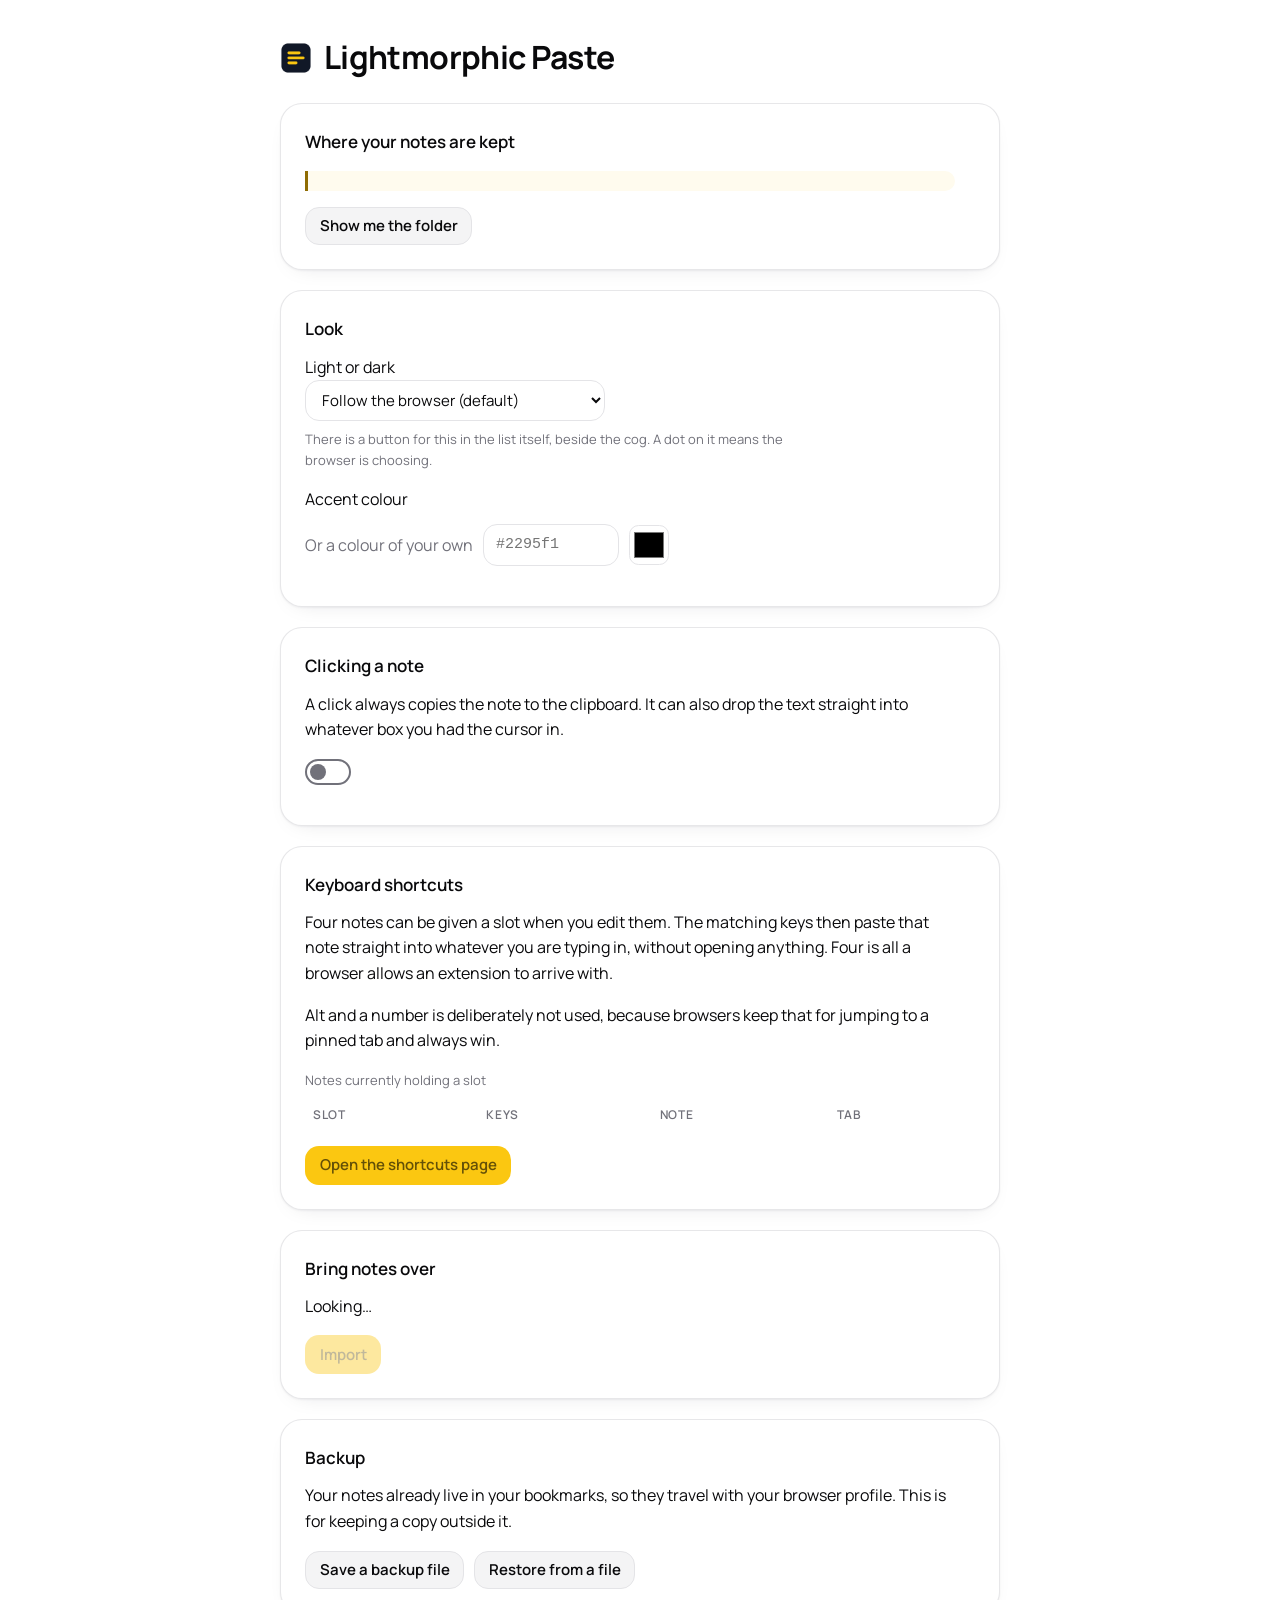
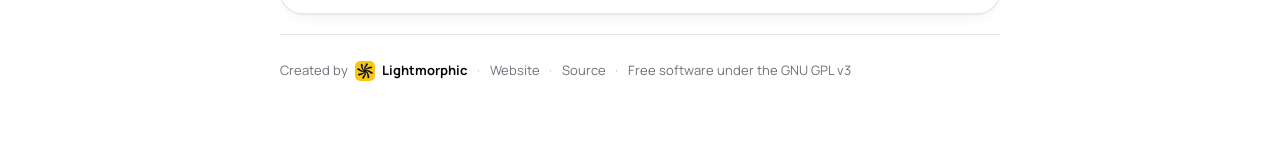
==== commit 5cbc6944: "Put the light and dark switcher back Keeping the sub-footer and the addresses from the same change: " ====
--- a/chrome/options.html
+++ b/chrome/options.html
@@ -22,6 +22,16 @@
 
       <section class="panel">
         <h2>Look</h2>
+        <div class="field">
+          <label for="theme">Light or dark</label>
+          <select class="input" id="theme" style="max-width:300px">
+            <option value="system">Follow the browser (default)</option>
+            <option value="light">Always light</option>
+            <option value="dark">Always dark</option>
+          </select>
+          <p class="hint" style="margin-top:0.5rem">There is a button for this in the
+            list itself, beside the cog. A dot on it means the browser is choosing.</p>
+        </div>
         <div class="field">
           <label>Accent colour</label>
           <div class="swatches" id="swatches"></div>
--- a/chrome/style.css
+++ b/chrome/style.css
@@ -7,88 +7,146 @@
 }
 
 :root {
-  /* Dark only. There is no light theme and no switch. */
-  color-scheme: dark;
+  color-scheme: light dark;
+  --bg: #ffffff;  --fg: #09090b;
+  --panel: #ffffff;  --panel-border: rgba(24, 24, 40, 0.10);
+  --border: #e4e4e7;  --muted: #f4f4f5;  --muted-fg: #71717a;
+  --shadow-panel: 0 1px 2px rgba(24,24,40,.05), 0 8px 24px -16px rgba(24,24,40,.18);
+
+  --brand-navy: #111827;
+  --link: #1b74bc;
+  --danger: #cc372d;   --danger-bg: #fef2f1;
+  --success: #38813a;  --success-bg: #f2f9f3;
+  --warning: #8f6c03;  --warning-bg: #fffbee;
+  --info: #1b74bc;     --info-bg: #f0f8fe;
+
+  --radius: 0.875rem;
+  --panel-radius: 1.375rem;
+
+  --scroll: rgba(24, 24, 40, 0.22);
+  --scroll-over: rgba(24, 24, 40, 0.42);
+
+  --on-accent: #645007;
+  --accent: var(--accent-light, #fbc711);
+  --accent-hover: var(--accent-hover-light, #ddaf0f);
+  --accent-container: var(--accent-container-light, #fff8e2);
+  --on-accent-container: var(--on-accent-container-light, #5f4c06);
+}
+
+@media (prefers-color-scheme: dark) {
+  :root:not([data-theme="light"]) {
+    --bg: #09090b;  --fg: #fafafa;
+    --panel: #1b1d29;  --panel-border: rgba(255,255,255,.09);
+    --border: #27272a;  --muted: #1c1c1f;  --muted-fg: #a1a1aa;
+    --shadow-panel: 0 1px 2px rgba(0,0,0,.35), 0 8px 24px -16px rgba(0,0,0,.6);
+    --link: #2295f1;
+    --scroll: rgba(255, 255, 255, 0.20);
+    --scroll-over: rgba(255, 255, 255, 0.38);
+    --danger: #f34236;   --danger-bg: #350f0c;
+    --success: #4bae4f;  --success-bg: #102611;
+    --warning: #ffc006;  --warning-bg: #382a01;
+    --info: #2295f1;     --info-bg: #072135;
+    --accent: var(--accent-dark, #fbc711);
+    --accent-hover: var(--accent-hover-dark, #ddaf0f);
+    --accent-container: var(--accent-container-dark, #4b3c05);
+    --on-accent-container: var(--on-accent-container-dark, #fde694);
+  }
+}
+
+:root[data-theme="dark"] {
   --bg: #09090b;  --fg: #fafafa;
   --panel: #1b1d29;  --panel-border: rgba(255,255,255,.09);
   --border: #27272a;  --muted: #1c1c1f;  --muted-fg: #a1a1aa;
   --shadow-panel: 0 1px 2px rgba(0,0,0,.35), 0 8px 24px -16px rgba(0,0,0,.6);
-
-  --brand-navy: #111827;
   --link: #2295f1;
   --danger: #f34236;   --danger-bg: #350f0c;
   --success: #4bae4f;  --success-bg: #102611;
   --warning: #ffc006;  --warning-bg: #382a01;
   --info: #2295f1;     --info-bg: #072135;
-
-  --radius: 0.875rem;
-  --panel-radius: 1.375rem;
-
-  --scroll: rgba(255, 255, 255, 0.20);
-  --scroll-over: rgba(255, 255, 255, 0.38);
-
-  --on-accent: #645007;
   --accent: var(--accent-dark, #fbc711);
   --accent-hover: var(--accent-hover-dark, #ddaf0f);
   --accent-container: var(--accent-container-dark, #4b3c05);
   --on-accent-container: var(--on-accent-container-dark, #fde694);
+  --scroll: rgba(255, 255, 255, 0.20);
+  --scroll-over: rgba(255, 255, 255, 0.38);
 }
 
 /* ---- the eleven named accents; brand yellow is the default above, and a
-       colour of your own is applied as inline variables. Dark only, so only the
-       dark values are kept ------------------------------------------------ */
+       colour of your own is applied as inline variables ------------------ */
 
 :root[data-accent="red"] {
+  --accent-light: #f34236; --accent-hover-light: #d63a30;
+  --accent-container-light: #fee8e7; --on-accent-container-light: #5c1915;
   --accent-dark: #f34236; --accent-hover-dark: #f4594e;
   --accent-container-dark: #491410; --on-accent-container-dark: #faaaa5;
   --on-accent: #350f0c;
 }
 :root[data-accent="pink"] {
+  --accent-light: #e8207e; --accent-hover-light: #cc1c6f;
+  --accent-container-light: #fce4f0; --on-accent-container-light: #580c30;
   --accent-dark: #e8207e; --accent-hover-dark: #eb3b8d;
   --accent-container-dark: #460a26; --on-accent-container-dark: #f59bc5;
   --on-accent: #1e0410;
 }
 :root[data-accent="purple"] {
+  --accent-light: #9b26ae; --accent-hover-light: #882199;
+  --accent-container-light: #f3e5f5; --on-accent-container-light: #3b0e42;
   --accent-dark: #b763c5; --accent-hover-dark: #c076cc;
   --accent-container-dark: #46114e; --on-accent-container-dark: #d29ddb;
   --on-accent: #ffffff;
 }
 :root[data-accent="indigo"] {
+  --accent-light: #3d51b4; --accent-hover-light: #36479e;
+  --accent-container-light: #e8eaf6; --on-accent-container-light: #171f44;
   --accent-dark: #7382c9; --accent-hover-dark: #8491cf;
   --accent-container-dark: #1b2451; --on-accent-container-dark: #a8b1dd;
   --on-accent: #ffffff;
 }
 :root[data-accent="blue"] {
+  --accent-light: #2295f1; --accent-hover-light: #1e83d4;
+  --accent-container-light: #e4f2fd; --on-accent-container-light: #0d395c;
   --accent-dark: #2295f1; --accent-hover-dark: #3da2f3;
   --accent-container-dark: #0a2d48; --on-accent-container-dark: #9ccff9;
   --on-accent: #0a2a43;
 }
 :root[data-accent="cyan"] {
+  --accent-light: #00bcd3; --accent-hover-light: #00a5ba;
+  --accent-container-light: #e0f7fa; --on-accent-container-light: #004750;
   --accent-dark: #00bcd3; --accent-hover-dark: #00a9be;
   --accent-container-dark: #00383f; --on-accent-container-dark: #8ce1eb;
   --on-accent: #00464e;
 }
 :root[data-accent="teal"] {
+  --accent-light: #019587; --accent-hover-light: #018377;
+  --accent-container-light: #e1f2f1; --on-accent-container-light: #003933;
   --accent-dark: #019587; --accent-hover-dark: #1fa295;
   --accent-container-dark: #002d29; --on-accent-container-dark: #8dcfc9;
   --on-accent: #00211e;
 }
 :root[data-accent="green"] {
+  --accent-light: #4bae4f; --accent-hover-light: #429946;
+  --accent-container-light: #e9f5ea; --on-accent-container-light: #1c421e;
   --accent-dark: #4bae4f; --accent-hover-dark: #61b864;
   --accent-container-dark: #173418; --on-accent-container-dark: #aedbb0;
   --on-accent: #173618;
 }
 :root[data-accent="orange"] {
+  --accent-light: #fe9700; --accent-hover-light: #e08500;
+  --accent-container-light: #fff3e0; --on-accent-container-light: #613900;
   --accent-dark: #fe9700; --accent-hover-dark: #e58800;
   --accent-container-dark: #4c2d00; --on-accent-container-dark: #ffd08c;
   --on-accent: #5e3800;
 }
 :root[data-accent="brown"] {
+  --accent-light: #795649; --accent-hover-light: #6a4c40;
+  --accent-container-light: #efebe9; --on-accent-container-light: #2e211c;
   --accent-dark: #9f857c; --accent-hover-dark: #aa948c;
   --accent-container-dark: #362721; --on-accent-container-dark: #c3b3ad;
   --on-accent: #ffffff;
 }
 :root[data-accent="grey"] {
+  --accent-light: #9e9d9e; --accent-hover-light: #8b8a8b;
+  --accent-container-light: #f3f3f3; --on-accent-container-light: #3c3c3c;
   --accent-dark: #9e9d9e; --accent-hover-dark: #aaa9aa;
   --accent-container-dark: #2f2f2f; --on-accent-container-dark: #d3d3d3;
   --on-accent: #363536;
@@ -422,6 +480,19 @@
   padding: 0 6px;
 }
 
+/* the light/dark button, when the browser is the one choosing */
+#btnTheme { position: relative; }
+#btnTheme.auto::after {
+  content: '';
+  position: absolute;
+  right: 4px;
+  bottom: 4px;
+  width: 5px;
+  height: 5px;
+  border-radius: 50%;
+  background: var(--accent);
+}
+
 /* tab strip: scrolls when there are more than fit, with a fade at whichever
    end still has tabs beyond it */
 .tabwrap {
